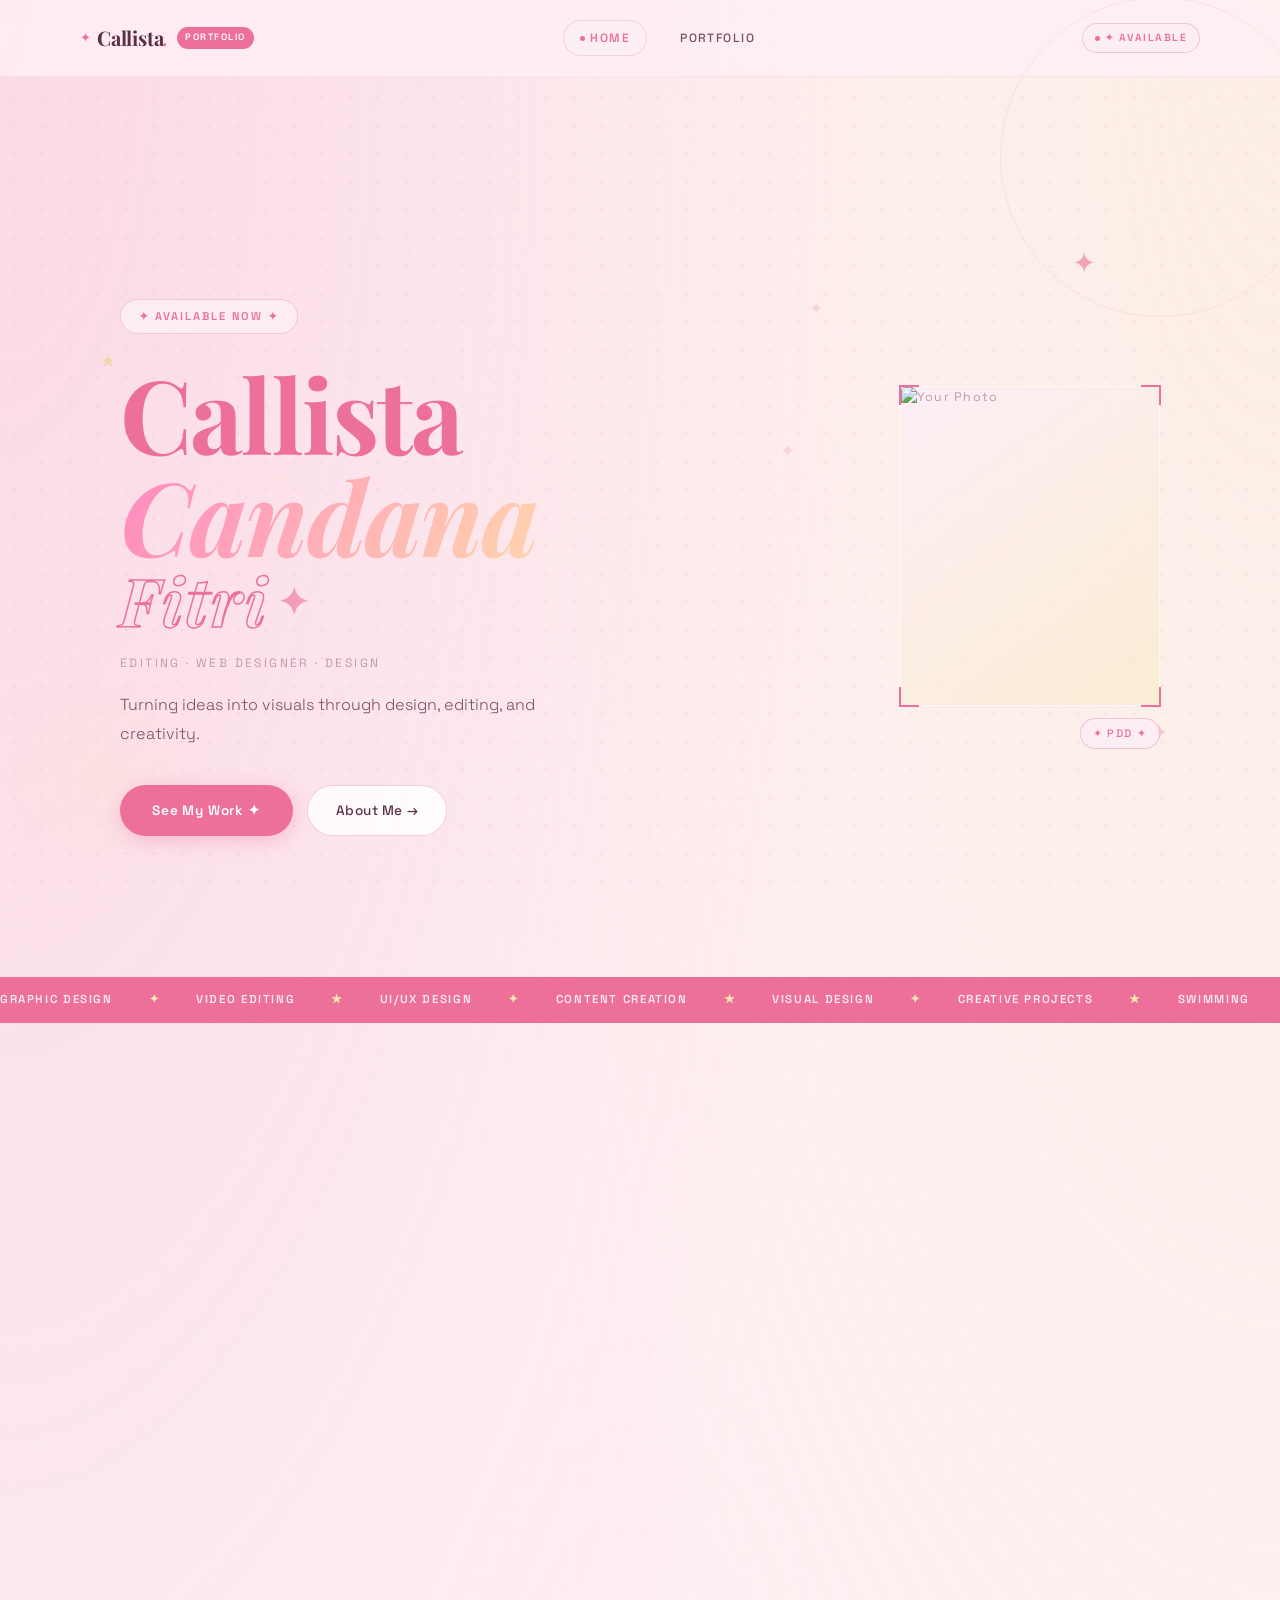
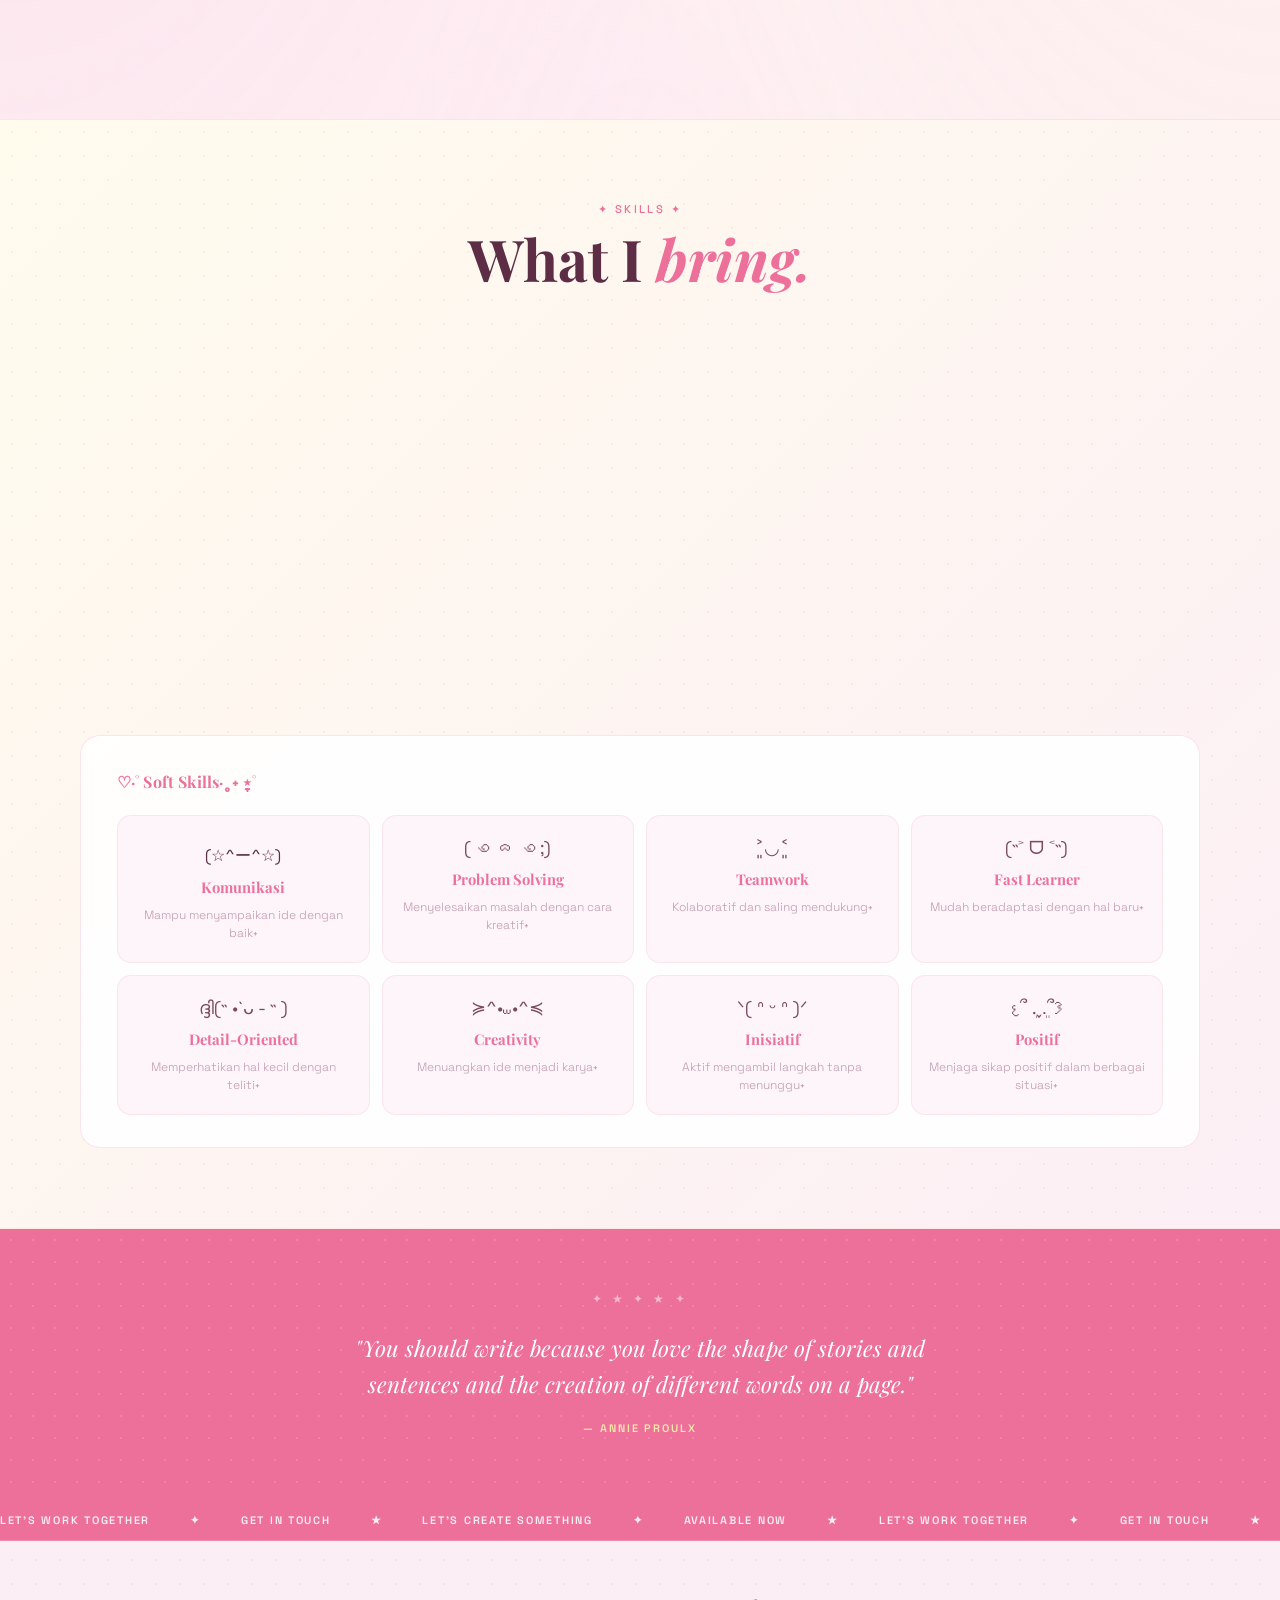
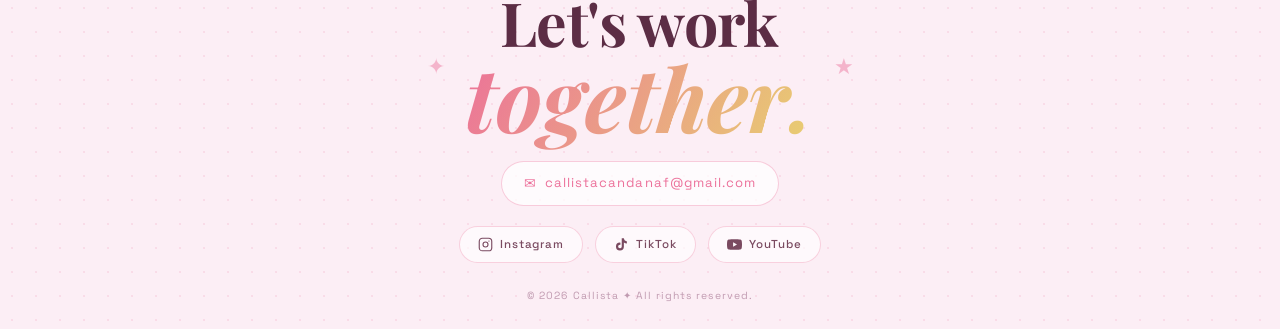
==== index.html @ 1a50c210 "Add files via upload" ====
<!DOCTYPE html>
<html lang="en">
<head>
  <meta charset="UTF-8" />
  <meta name="viewport" content="width=device-width, initial-scale=1.0" />
  <title>✦ Home — My Portfolio</title>
  <link rel="preconnect" href="https://fonts.googleapis.com" />
  <link rel="preconnect" href="https://fonts.gstatic.com" crossorigin />
  <link href="https://fonts.googleapis.com/css2?family=Space+Grotesk:wght@300;400;500;600;700&family=Playfair+Display:ital,wght@0,700;1,400;1,700&display=swap" rel="stylesheet" />
  <link rel="stylesheet" href="style.css" />
</head>
<body>

  <!-- LOADING SCREEN -->
  <div id="loader">
    <div class="loader-bg"></div>
    <div class="loader-content">
      <div class="loader-stars">
        <span class="star s1">✦</span>
        <span class="star s2">★</span>
        <span class="star s3">✦</span>
        <span class="star s4">✩</span>
        <span class="star s5">★</span>
        <span class="star s6">✦</span>
      </div>
      <div class="loader-logo">
        <span class="loader-name">Callista</span>
        <span class="loader-sub">✦ Portfolio ✦</span>
      </div>
      <div class="loader-bar-wrap">
        <div class="loader-bar">
          <div class="loader-bar-fill"></div>
        </div>
        <span class="loader-percent">0%</span>
      </div>
      <p class="loader-text">Loading your experience...</p>
    </div>
  </div>

  <!-- NAVBAR -->
  <nav class="navbar">
    <div class="nav-logo">
      <span class="nav-logo-star">✦</span>
      <span class="nav-logo-name">Callista<em>.</em></span>
      <span class="nav-logo-tag">portfolio</span>
    </div>
    <ul class="nav-links">
      <li><a href="index.html" class="active">
        <span class="nav-link-dot"></span>Home
      </a></li>
      <li><a href="portfolio.html">
        <span class="nav-link-dot"></span>Portfolio
      </a></li>
    </ul>
    <div class="nav-right">
      <span class="nav-badge">✦ Available</span>
      <button class="hamburger" aria-label="Toggle menu">
        <span></span><span></span><span></span>
      </button>
    </div>
  </nav>

  <!-- HERO -->
  <section id="home">
    <div class="hero">

      <div class="deco deco-star1">✦</div>
      <div class="deco deco-star2">★</div>
      <div class="deco deco-star3">✦</div>
      <div class="deco deco-circle1"></div>
      <div class="deco deco-circle2"></div>

      <div class="hero-inner">
        <div class="hero-left">
          <div class="hero-eyebrow">
            <span class="badge-y2k">✦ Available now ✦</span>
          </div>
          <h1 class="hero-name">
            <span class="hn-first">Callista</span>
            <span class="hn-second">Candana</span>
            <span class="hn-third">Fitri<span class="hn-dot">✦</span></span>
          </h1>
          <p class="hero-role">Editing · Web Designer · Design</p>
          <p class="hero-desc">Turning ideas into visuals through design, editing, and creativity.</p>
          <div class="hero-ctas">
            <a href="portfolio.html" class="btn-y2k">See My Work ✦</a>
            <a href="#about" class="btn-ghost">About Me →</a>
          </div>
        </div>
        <div class="hero-right">
          <div class="hero-img-frame">
            <div class="hero-img-inner">
              <img src="foto/foto 1.jpg" alt="Your Photo" />
            </div>
            <div class="frame-corner fc-tl"></div>
            <div class="frame-corner fc-tr"></div>
            <div class="frame-corner fc-bl"></div>
            <div class="frame-corner fc-br"></div>
          </div>
          <div class="hero-img-tags">
            <span class="img-tag">✦ PDD ✦</span>
          </div>
        </div>
      </div>

      <!-- MARQUEE -->
      <!-- MARQUEE -->
    </div><!-- end .hero -->

    <div class="marquee-wrap">
      <div class="marquee-track">
        <span>Graphic Design</span><span class="mx">✦</span>
        <span>Video Editing</span><span class="mx">★</span>
        <span>UI/UX Design</span><span class="mx">✦</span>
        <span>Content Creation</span><span class="mx">★</span>
        <span>Visual Design</span><span class="mx">✦</span>
        <span>Creative Projects</span><span class="mx">★</span>
        <span>Swimming</span><span class="mx">✦</span>
        <span>Graphic Design</span><span class="mx">✦</span>
        <span>Video Editing</span><span class="mx">★</span>
        <span>UI/UX Design</span><span class="mx">✦</span>
        <span>Content Creation</span><span class="mx">★</span>
        <span>Visual Design</span><span class="mx">✦</span>
        <span>Creative Projects</span><span class="mx">★</span>
        <span>Swimming</span><span class="mx">✦</span>
        <span>Graphic Design</span><span class="mx">✦</span>
        <span>Video Editing</span><span class="mx">★</span>
        <span>UI/UX Design</span><span class="mx">✦</span>
        <span>Content Creation</span><span class="mx">★</span>
        <span>Visual Design</span><span class="mx">✦</span>
        <span>Creative Projects</span><span class="mx">★</span>
        <span>Swimming</span><span class="mx">✦</span>
        <span>Graphic Design</span><span class="mx">✦</span>
        <span>Video Editing</span><span class="mx">★</span>
        <span>UI/UX Design</span><span class="mx">✦</span>
        <span>Content Creation</span><span class="mx">★</span>
        <span>Visual Design</span><span class="mx">✦</span>
        <span>Creative Projects</span><span class="mx">★</span>
        <span>Swimming</span><span class="mx">✦</span>
      </div>
    </div>
  </section>

  <!-- ABOUT -->
  <section id="about">
    <div class="about">
      <div class="about-left reveal">
        <p class="sec-tag">✦ About Me</p>
        <div class="about-photo-wrap">
          <div class="about-photo">
            <img src="foto/foto 2.jpg" alt="About Me Photo" />
          </div>
          <div class="about-photo-badge">est. 20XX ✦</div>
        </div>
      </div>
      <div class="about-right reveal">
        <h2>A person made<br/><em>of language.</em></h2>
        <p>I’m a student who loves exploring the space between technology and creativity. From graphic design and video editing to UI/UX and digital projects, I enjoy turning simple ideas into something people can see and experience.</p>
        <p>Outside of tech and design, I also enjoy swimming and trying new things. For me, creating is about learning, experimenting, and finding my own way to bring ideas to life.</p>
        <div class="stat-row">
          <div class="stat">
            <strong class="stat-count">10+</strong>
            <span>Projects</span>
          </div>
          <div class="stat">
            <strong class="stat-count">4+</strong>
            <span>Creative Skills</span>
          </div>
          <div class="stat">
            <strong class="stat-infinity">∞</strong>
            <span>Ideas</span>
          </div>
        </div>
      </div>
    </div>
  </section>

  <!-- SKILLS -->
  <section id="skills">
    <div class="skills">
      <div class="skills-header">
        <p class="sec-tag">✦ Skills ✦</p>
        <h2 class="skills-title">What I <em>bring.</em></h2>
      </div>

      <!-- TOP ROW -->
      <div class="sk-top-row">

        <!-- Technical Skills (progress bars) -->
        <div class="sk-box sk-box-tech reveal">
          <h3 class="sk-box-title">♡·˚Technical Skills·˳˖ ִֶָ⋆˚</h3>
          <div class="sk-bars">
            <div class="sk-bar-item">
              <div class="sk-bar-label"><span>ᥫ᭡.ִֶָ𓂃HTML</span><span class="sk-pct">80%</span></div>
              <div class="sk-bar-track"><div class="sk-bar-fill" data-w="80"></div></div>
            </div>
            <div class="sk-bar-item">
              <div class="sk-bar-label"><span>ᥫ᭡.ִֶָ𓂃CSS</span><span class="sk-pct">75%</span></div>
              <div class="sk-bar-track"><div class="sk-bar-fill" data-w="75"></div></div>
            </div>
            <div class="sk-bar-item">
              <div class="sk-bar-label"><span>ᥫ᭡.ִֶָ𓂃JavaScript</span><span class="sk-pct">60%</span></div>
              <div class="sk-bar-track"><div class="sk-bar-fill" data-w="60"></div></div>
            </div>
            <div class="sk-bar-item">
              <div class="sk-bar-label"><span>ᥫ᭡.ִֶָ𓂃Winbox</span><span class="sk-pct">90%</span></div>
              <div class="sk-bar-track"><div class="sk-bar-fill" data-w="90"></div></div>
            </div>
            <div class="sk-bar-item">
              <div class="sk-bar-label"><span>ᥫ᭡.ִֶָ𓂃Canva / Design</span><span class="sk-pct">100%</span></div>
              <div class="sk-bar-track"><div class="sk-bar-fill" data-w="100"></div></div>
            </div>
            <div class="sk-bar-item">
              <div class="sk-bar-label"><span>ᥫ᭡.ִֶָ𓂃Figma</span><span class="sk-pct">60%</span></div>
              <div class="sk-bar-track"><div class="sk-bar-fill" data-w="60"></div></div>
            </div>
          </div>
        </div>

        <!-- Tools & Languages (tags) -->
        <div class="sk-box sk-box-right reveal">
          <div class="sk-tag-group">
            <h3 class="sk-box-title">♡· Tools &amp; Platform·˳˖ ִֶָ⋆˚</h3>
            <div class="sk-tags">
              <span class="sk-tag">↳ VS Code ↲</span>
              <span class="sk-tag">꒰Router꒱</span>
              <span class="sk-tag">꒰Paradigm꒱</span>
              <span class="sk-tag">꒰Canva꒱</span>
              <span class="sk-tag">꒰CapCut꒱</span>
            </div>
          </div>
          <div class="sk-tag-group">
            <h3 class="sk-box-title">♡· Languages·˳˖ ִֶָ⋆˚</h3>
            <div class="sk-tags">
              <span class="sk-tag sk-tag-lang">꒰HTML꒱</span>
              <span class="sk-tag sk-tag-lang">꒰CSS꒱</span>
              <span class="sk-tag sk-tag-lang">꒰JavaScript꒱</span>
            </div>
          </div>
        </div>

      </div>

      <!-- SOFT SKILLS -->
      <div class="sk-soft-wrap reveal">
        <h3 class="sk-box-title sk-soft-title">♡·˚Soft Skills·˳˖ ִֶָ⋆˚</h3>
        <div class="sk-soft-grid">
          <div class="sk-soft-card">
            <span class="sk-kaomoji"></span>(☆^ー^☆)</span>
            <strong>Komunikasi</strong>
            <p>Mampu menyampaikan ide dengan baik˖</p>
          </div>
          <div class="sk-soft-card">
            <span class="sk-kaomoji">( ꩜ ᯅ ꩜;)⁭⁭</span>
            <strong>Problem Solving</strong>
            <p>Menyelesaikan masalah dengan cara kreatif˖</p>
          </div>
          <div class="sk-soft-card">
            <span class="sk-kaomoji">˃͈◡˂͈</span>
            <strong>Teamwork</strong>
            <p>Kolaboratif dan saling mendukung˖</p>
          </div>
          <div class="sk-soft-card">
            <span class="sk-kaomoji">(˵˃ ᗜ ˂˵)</span>
            <strong>Fast Learner</strong>
            <p>Mudah beradaptasi dengan hal baru˖</p>
          </div>
          <div class="sk-soft-card">
            <span class="sk-kaomoji">ദ്ദി(˵ •̀ ᴗ - ˵ )</span>
            <strong>Detail-Oriented</strong>
            <p>Memperhatikan hal kecil dengan teliti˖</p>
          </div>
          <div class="sk-soft-card">
            <span class="sk-kaomoji">≽^•⩊•^≼</span>
            <strong>Creativity</strong>
            <p>Menuangkan ide menjadi karya˖</p>
          </div>
          <div class="sk-soft-card">
            <span class="sk-kaomoji">ᐠ( ᐢ ᵕ ᐢ )ᐟ</span>
            <strong>Inisiatif</strong>
            <p>Aktif mengambil langkah tanpa menunggu˖</p>
          </div>
          <div class="sk-soft-card">
            <span class="sk-kaomoji">𐔌՞ ܸ.ˬ.ܸ՞𐦯</span>
            <strong>Positif</strong>
            <p>Menjaga sikap positif dalam berbagai situasi˖</p>
          </div>
        </div>
      </div>

    </div>
  </section>

  <!-- QUOTE -->
  <section id="quote">
    <div class="quote-section">
      <div class="quote-stars">✦ ★ ✦ ★ ✦</div>
      <blockquote>
        "You should write because you love the shape of stories and sentences and the creation of different words on a page."
      </blockquote>
      <cite>— Annie Proulx</cite>
    </div>
  </section>

  <!-- FOOTER -->
  <footer class="footer">

    <!-- Y2K marquee strip -->
    <div class="footer-marquee">
      <div class="footer-marquee-track">
        <span>Let's work together</span><span class="fmx">✦</span>
        <span>Get in touch</span><span class="fmx">★</span>
        <span>Let's create something</span><span class="fmx">✦</span>
        <span>Available now</span><span class="fmx">★</span>
        <span>Let's work together</span><span class="fmx">✦</span>
        <span>Get in touch</span><span class="fmx">★</span>
        <span>Let's create something</span><span class="fmx">✦</span>
        <span>Available now</span><span class="fmx">★</span>
        <span>Let's work together</span><span class="fmx">✦</span>
        <span>Get in touch</span><span class="fmx">★</span>
        <span>Let's create something</span><span class="fmx">✦</span>
        <span>Available now</span><span class="fmx">★</span>
        <span>Let's work together</span><span class="fmx">✦</span>
        <span>Get in touch</span><span class="fmx">★</span>
        <span>Let's create something</span><span class="fmx">✦</span>
        <span>Available now</span><span class="fmx">★</span>
      </div>
    </div>

    <div class="footer-main">
      <!-- big Y2K heading -->
      <div class="footer-heading-wrap">
        <span class="footer-star-l">✦</span>
        <h2 class="footer-cta">
          <span class="fct-line1">Let's work</span>
          <span class="fct-line2"><em>together.</em></span>
        </h2>
        <span class="footer-star-r">★</span>
      </div>

      <!-- email pill -->
      <a href="mailto:youremail@email.com" class="footer-email">
        <span class="footer-email-icon">✉</span>
        callistacandanaf@gmail.com
      </a>

      <!-- social links -->
      <div class="footer-links">
        <a href="https://www.instagram.com/callistacandana._" target="_blank" rel="noopener" aria-label="Instagram" class="footer-social">
          <svg xmlns="http://www.w3.org/2000/svg" viewBox="0 0 24 24" fill="none" stroke="currentColor" stroke-width="1.8" stroke-linecap="round" stroke-linejoin="round">
            <rect x="2" y="2" width="20" height="20" rx="5" ry="5"/>
            <circle cx="12" cy="12" r="4"/>
            <circle cx="17.5" cy="6.5" r="1" fill="currentColor" stroke="none"/>
          </svg>
          <span>Instagram</span>
        </a>
        <a href="https://www.tiktok.com/@callistaacf" target="_blank" rel="noopener" aria-label="TikTok" class="footer-social">
          <svg xmlns="http://www.w3.org/2000/svg" viewBox="0 0 24 24" fill="currentColor">
            <path d="M19.59 6.69a4.83 4.83 0 0 1-3.77-4.25V2h-3.45v13.67a2.89 2.89 0 0 1-2.88 2.5 2.89 2.89 0 0 1-2.89-2.89 2.89 2.89 0 0 1 2.89-2.89c.28 0 .54.04.79.1V9.01a6.33 6.33 0 0 0-.79-.05 6.34 6.34 0 0 0-6.34 6.34 6.34 6.34 0 0 0 6.34 6.34 6.34 6.34 0 0 0 6.33-6.34V8.69a8.18 8.18 0 0 0 4.78 1.52V6.75a4.85 4.85 0 0 1-1.01-.06z"/>
          </svg>
          <span>TikTok</span>
        </a>
        <a href="https://youtube.com/@callistacandana" target="_blank" rel="noopener" aria-label="YouTube" class="footer-social">
          <svg xmlns="http://www.w3.org/2000/svg" viewBox="0 0 24 24" fill="currentColor">
            <path d="M23.5 6.19a3.02 3.02 0 0 0-2.12-2.14C19.54 3.5 12 3.5 12 3.5s-7.54 0-9.38.55A3.02 3.02 0 0 0 .5 6.19 31.58 31.58 0 0 0 0 12a31.58 31.58 0 0 0 .5 5.81 3.02 3.02 0 0 0 2.12 2.14C4.46 20.5 12 20.5 12 20.5s7.54 0 9.38-.55a3.02 3.02 0 0 0 2.12-2.14A31.58 31.58 0 0 0 24 12a31.58 31.58 0 0 0-.5-5.81zM9.75 15.5V8.5l6.25 3.5-6.25 3.5z"/>
          </svg>
          <span>YouTube</span>
        </a>
      </div>

      <p class="footer-copy">© 2026 Callista ✦ All rights reserved.</p>
    </div>

  </footer>

  <script src="loading.js"></script>
  <script src="main.js"></script>
  <script src="home.js"></script>
</body>
</html>
---- style.css ----
/* ===========================
   VARIABLES & RESET
=========================== */
:root {
  --pink:        #EC709A;
  --pink-light:  #F4A7C0;
  --pink-pale:   #FCEEF5;
  --yellow:      #F5E8AA;
  --yellow-dark: #E8D070;
  --yellow-pale: #FFFBEC;
  --white:       #FFFFFF;
  --off-white:   #FEF9F5;
  --dark:        #5C2D45;   /* mauve medium — tidak terlalu gelap */
  --mid:         #7A4A60;
  --lite:        #C09AB0;

  --font-main:  'Space Grotesk', sans-serif;
  --font-serif: 'Playfair Display', serif;

  --pad-x:  80px;
  --max-w:  1200px;
  --radius: 16px;
  --trans:  0.3s cubic-bezier(0.25, 0.8, 0.25, 1);
}

*, *::before, *::after { margin: 0; padding: 0; box-sizing: border-box; }
html { scroll-behavior: smooth; }

body {
  font-family: var(--font-main);
  color: var(--dark);
  line-height: 1.7;
  overflow-x: hidden;
  min-height: 100vh;
}

/* ── Y2K BACKGROUND (home page) ── */
body:not(.port-page) {
  background-color: #FEF0F5;
  background-image:
    radial-gradient(ellipse at 0%   0%,   rgba(236,112,154,0.18) 0%, transparent 50%),
    radial-gradient(ellipse at 100% 0%,   rgba(245,232,170,0.22) 0%, transparent 50%),
    radial-gradient(ellipse at 50%  100%, rgba(236,112,154,0.10) 0%, transparent 45%);
  /* removed background-attachment:fixed — causes repaint on scroll */
}

/* dot-grid overlay */
body:not(.port-page)::before {
  content: '';
  position: fixed; inset: 0; z-index: 0;
  background-image: radial-gradient(circle, rgba(236,112,154,0.16) 1px, transparent 1px);
  background-size: 28px 28px;
  pointer-events: none;
}

/* push all direct children above dot-grid */
body:not(.port-page) > * { position: relative; z-index: 1; }

/* spotlight overlay sits above bg but below all content */
body .spotlight-overlay { z-index: 2; }
body > nav,
body > section,
body > .hc-dot,
body > .hc-ring { position: relative; z-index: 3; }

/* loader must stay fixed fullscreen — never override it */
#loader { position: fixed !important; z-index: 9999 !important; }
/* ===========================
   LOADING SCREEN
=========================== */
#loader {
  position: fixed; inset: 0; z-index: 9999;
  display: flex; align-items: center; justify-content: center;
  transition: opacity 0.7s ease, transform 0.7s ease;
}

#loader.hide { opacity: 0; transform: scale(1.04); pointer-events: none; }

.loader-bg {
  position: absolute; inset: 0;
  background: #2A1020;
  background-image:
    radial-gradient(ellipse at 20% 30%, rgba(236,112,154,0.35) 0%, transparent 55%),
    radial-gradient(ellipse at 80% 70%, rgba(245,232,170,0.20) 0%, transparent 55%);
}

.loader-content {
  position: relative; z-index: 1;
  display: flex; flex-direction: column;
  align-items: center; gap: 28px; text-align: center;
}

.loader-stars {
  position: absolute; width: 500px; height: 500px;
  top: 50%; left: 50%; transform: translate(-50%,-50%);
  pointer-events: none;
}

.star { position: absolute; font-size: 1.2rem; animation: star-spin 4s linear infinite; }
.s1 { top: 0;      left: 50%;  color: var(--pink);       animation-delay: 0s; }
.s2 { top: 15%;    right: 5%;  color: var(--yellow);     animation-delay: 0.4s; font-size: 0.9rem; }
.s3 { bottom: 10%; left: 8%;   color: var(--pink-light); animation-delay: 0.8s; }
.s4 { top: 30%;    left: 0;    color: var(--pink-light); animation-delay: 1.2s; font-size: 0.8rem; }
.s5 { bottom: 5%;  right: 10%; color: var(--yellow);     animation-delay: 1.6s; font-size: 1rem; }
.s6 { top: 60%;    right: 0;   color: var(--pink);       animation-delay: 2s;   font-size: 1.4rem; }

@keyframes star-spin {
  0%, 100% { transform: scale(1) rotate(0deg); opacity: 1; }
  50%       { transform: scale(1.5) rotate(180deg); opacity: 0.4; }
}

.loader-logo { display: flex; flex-direction: column; gap: 8px; align-items: center; }

.loader-name {
  font-family: var(--font-serif);
  font-size: 3rem; font-style: italic; font-weight: 700;
  background: linear-gradient(135deg, var(--pink) 0%, var(--pink-light) 50%, var(--yellow) 100%);
  -webkit-background-clip: text; -webkit-text-fill-color: transparent; background-clip: text;
}

.loader-sub { font-size: 0.75rem; letter-spacing: 0.28em; text-transform: uppercase; color: var(--pink-light); }

.loader-bar-wrap { display: flex; flex-direction: column; align-items: center; gap: 8px; width: 260px; }

.loader-bar {
  width: 100%; height: 3px;
  background: rgba(236,112,154,0.2); border-radius: 99px; overflow: hidden;
}

.loader-bar-fill {
  height: 100%; width: 0%;
  background: linear-gradient(90deg, var(--pink), var(--yellow));
  border-radius: 99px; transition: width 0.15s ease;
  box-shadow: 0 0 12px var(--pink);
}

.loader-percent { font-size: 0.72rem; letter-spacing: 0.14em; color: var(--pink); }

.loader-text { font-size: 0.72rem; letter-spacing: 0.2em; text-transform: uppercase; color: rgba(244,167,192,0.5); }

/* ===========================
   NAVBAR
=========================== */
.navbar {
  position: fixed; top: 0; left: 0; right: 0; z-index: 100;
  display: flex; align-items: center; justify-content: space-between;
  padding: 20px var(--pad-x);
  transition: background var(--trans), padding var(--trans), box-shadow var(--trans), border-color var(--trans);
  background: rgba(254,240,245,0.82);
  border-bottom: 1px solid rgba(236,112,154,0.1);
  /* will-change keeps navbar on its own compositing layer */
  will-change: padding, background;
}

.navbar.scrolled {
  background: rgba(254,240,245,0.96);
  /* removed backdrop-filter — causes scroll repaint */
  padding: 14px var(--pad-x);
  border-bottom-color: var(--pink-pale);
  box-shadow: 0 2px 20px rgba(236,112,154,0.08);
}

/* ── LOGO ── */
.nav-logo {
  display: flex; align-items: center; gap: 6px;
  text-decoration: none;
}

.nav-logo-star {
  font-size: 0.8rem; color: var(--pink);
  animation: float 3s ease-in-out infinite;
  display: inline-block;
}

.nav-logo-name {
  font-family: var(--font-serif);
  font-size: 1.25rem; font-weight: 700;
  color: var(--dark); letter-spacing: -0.01em;
  line-height: 1;
}

.nav-logo-name em {
  font-style: italic; color: var(--pink);
}

.nav-logo-tag {
  font-size: 0.58rem; font-weight: 600;
  letter-spacing: 0.16em; text-transform: uppercase;
  color: var(--white);
  background: var(--pink);
  padding: 3px 8px; border-radius: 50px;
  margin-left: 2px;
  align-self: center;
}

/* ── LINKS ── */
.nav-links { list-style: none; display: flex; gap: 6px; }

.nav-links a {
  text-decoration: none;
  display: inline-flex; align-items: center; gap: 5px;
  font-size: 0.75rem; font-weight: 500;
  letter-spacing: 0.12em; text-transform: uppercase;
  color: var(--mid);
  padding: 7px 16px; border-radius: 50px;
  border: 1px solid transparent;
  transition: all var(--trans);
}

.nav-link-dot {
  width: 5px; height: 5px; border-radius: 50%;
  background: var(--pink-pale);
  display: inline-block; flex-shrink: 0;
  transition: background var(--trans), transform var(--trans);
}

.nav-links a:hover {
  color: var(--pink);
  background: var(--pink-pale);
  border-color: rgba(236,112,154,0.2);
}

.nav-links a:hover .nav-link-dot {
  background: var(--pink);
  transform: scale(1.4);
}

.nav-links a.active {
  color: var(--pink);
  background: var(--pink-pale);
  border-color: rgba(236,112,154,0.25);
  font-weight: 600;
}

.nav-links a.active .nav-link-dot {
  background: var(--pink);
}

/* ── RIGHT SIDE ── */
.nav-right {
  display: flex; align-items: center; gap: 12px;
}

.nav-badge {
  font-size: 0.65rem; font-weight: 600;
  letter-spacing: 0.14em; text-transform: uppercase;
  color: var(--pink);
  border: 1px solid rgba(236,112,154,0.35);
  padding: 5px 12px; border-radius: 50px;
  background: rgba(252,238,245,0.8);
  white-space: nowrap;
}

/* pulse dot in badge */
.nav-badge::before {
  content: '';
  display: inline-block;
  width: 5px; height: 5px; border-radius: 50%;
  background: var(--pink);
  margin-right: 5px;
  animation: pulse 2s ease-in-out infinite;
  vertical-align: middle;
}

@keyframes pulse {
  0%, 100% { opacity: 1; transform: scale(1); }
  50%       { opacity: 0.4; transform: scale(0.7); }
}

.hamburger {
  display: none; flex-direction: column; gap: 5px;
  background: none; border: none; cursor: pointer; padding: 4px;
}

.hamburger span {
  display: block; width: 22px; height: 1.5px; background: var(--dark);
  transition: transform var(--trans), opacity var(--trans);
}

.hamburger.is-open span:nth-child(1) { transform: translateY(6.5px) rotate(45deg); }
.hamburger.is-open span:nth-child(2) { opacity: 0; }
.hamburger.is-open span:nth-child(3) { transform: translateY(-6.5px) rotate(-45deg); }

/* ===========================
   UTILITIES
=========================== */
.sec-tag {
  display: block; font-size: 0.7rem; font-weight: 500;
  letter-spacing: 0.22em; text-transform: uppercase;
  color: var(--pink); margin-bottom: 16px;
}
.sec-tag.center { text-align: center; }

h2 {
  font-family: var(--font-serif);
  font-size: clamp(2.2rem, 4.5vw, 3.6rem);
  font-weight: 700; line-height: 1.1; color: var(--dark); margin-bottom: 20px;
}
h2 em { font-style: italic; color: var(--pink); }

.btn-y2k {
  display: inline-flex; align-items: center; gap: 8px;
  padding: 14px 32px; background: var(--pink); color: var(--white);
  border: none; border-radius: 50px; font-family: var(--font-main);
  font-size: 0.85rem; font-weight: 600; letter-spacing: 0.06em;
  text-decoration: none; cursor: pointer;
  position: relative; overflow: hidden;
  transition: transform var(--trans), box-shadow var(--trans);
  box-shadow: 0 4px 20px rgba(236,112,154,0.35);
}
.btn-y2k::before {
  content: ''; position: absolute; top: 0; left: -100%;
  width: 100%; height: 100%;
  background: linear-gradient(90deg, transparent, rgba(255,255,255,0.28), transparent);
  transition: left 0.5s ease;
}
.btn-y2k:hover { transform: translateY(-3px); box-shadow: 0 8px 32px rgba(236,112,154,0.5); }
.btn-y2k:hover::before { left: 100%; }
.btn-y2k.sm { padding: 10px 22px; font-size: 0.78rem; }

.btn-ghost {
  display: inline-flex; align-items: center; gap: 6px;
  padding: 13px 28px; background: rgba(255,255,255,0.85);
  color: var(--dark); border: 1.5px solid rgba(236,112,154,0.35);
  border-radius: 50px; font-family: var(--font-main);
  font-size: 0.85rem; font-weight: 500; letter-spacing: 0.04em;
  text-decoration: none;
  transition: all var(--trans);
}
.btn-ghost:hover { border-color: var(--pink); color: var(--pink); background: var(--pink-pale); }
.btn-ghost.sm { padding: 8px 18px; font-size: 0.78rem; }

.link-arrow {
  text-decoration: none; font-size: 0.82rem; font-weight: 500;
  color: var(--pink); letter-spacing: 0.06em;
  transition: letter-spacing var(--trans);
}
.link-arrow:hover { letter-spacing: 0.12em; }

.badge-y2k {
  display: inline-block; font-size: 0.7rem; font-weight: 600;
  letter-spacing: 0.18em; text-transform: uppercase;
  padding: 7px 18px; border-radius: 50px;
  background: rgba(252,238,245,0.95); color: var(--pink);
  border: 1px solid rgba(236,112,154,0.3);
}

.reveal {
  opacity: 0; transform: translateY(32px);
  transition: opacity 0.65s ease, transform 0.65s ease;
}
.reveal.revealed { opacity: 1; transform: translateY(0); }

/* ===========================
   HERO  (left-right layout — original)
=========================== */
#home { padding-top: 0; }

.hero {
  min-height: 100vh;
  padding: 0 var(--pad-x);
  max-width: var(--max-w);
  margin: 0 auto;
  position: relative;
  display: flex; flex-direction: column; justify-content: center;
  padding-top: 140px; padding-bottom: 60px;
}

/* decorative elements */
.deco { position: absolute; pointer-events: none; z-index: 0; }

.deco-star1 {
  font-size: 1.8rem; color: var(--pink);
  top: 18%; right: 12%;
  animation: float 4s ease-in-out infinite; opacity: 0.6;
}
.deco-star2 {
  font-size: 1.1rem; color: var(--yellow-dark);
  top: 30%; left: 5%;
  animation: float 5s ease-in-out infinite reverse; opacity: 0.5;
}
.deco-star3 {
  font-size: 1.4rem; color: var(--pink-light);
  bottom: 25%; right: 6%;
  animation: float 3.5s ease-in-out infinite; opacity: 0.55;
}
.deco-circle1 {
  width: 320px; height: 320px; border-radius: 50%;
  border: 1px solid rgba(236,112,154,0.14);
  top: -80px; right: -80px;
}
.deco-circle2 {
  width: 200px; height: 200px; border-radius: 50%;
  background: radial-gradient(circle, rgba(245,232,170,0.14) 0%, transparent 70%);
  bottom: 100px; left: -40px;
}

@keyframes float {
  0%, 100% { transform: translateY(0) rotate(0deg); }
  50%       { transform: translateY(-12px) rotate(15deg); }
}

.hero-inner {
  display: flex; align-items: center; justify-content: space-between;
  gap: 60px; position: relative; z-index: 1;
}

.hero-left { flex: 1; max-width: 580px; }

.hero-eyebrow { margin-bottom: 28px; }

.hero-name {
  font-family: var(--font-serif);
  font-size: clamp(3.8rem, 8vw, 7rem);
  font-weight: 700; line-height: 1.0;
  color: var(--dark); margin-bottom: 20px;
  display: flex; flex-direction: column; gap: 0;
}

/* "Callista" — upright, pink solid, biggest */
.hn-first {
  font-style: normal;
  color: var(--pink);
  letter-spacing: -0.02em;
}

/* "Candana" — italic, gradient Sugar Rush palette */
.hn-second {
  font-style: italic;
  background: linear-gradient(120deg, #ff89bf 0%, #ffeea8 100%);
  -webkit-background-clip: text; -webkit-text-fill-color: transparent; background-clip: text;
  letter-spacing: -0.01em;
}

/* "Fitri" — smaller, outline pink */
.hn-third {
  font-style: italic;
  font-size: 0.65em;
  color: transparent;
  -webkit-text-stroke: 1.5px var(--pink);
  letter-spacing: 0.04em;
  display: flex; align-items: center; gap: 10px;
}

.hn-dot {
  font-size: 0.55em;
  color: var(--pink);
  -webkit-text-stroke: 0;
  font-style: normal;
  opacity: 0.6;
  animation: float 3s ease-in-out infinite;
  display: inline-block;
}

.hero-role { font-size: 0.75rem; letter-spacing: 0.2em; text-transform: uppercase; color: var(--lite); margin-bottom: 16px; }

.hero-desc { font-size: 1rem; color: var(--mid); font-weight: 300; line-height: 1.85; margin-bottom: 36px; max-width: 460px; }

.hero-ctas { display: flex; gap: 14px; flex-wrap: wrap; }

.hero-right {
  flex-shrink: 0;
  display: flex; flex-direction: column; align-items: flex-end; gap: 12px;
}

.hero-img-frame { position: relative; width: 260px; height: 320px; }

.hero-img-inner {
  width: 100%; height: 100%;
  background: linear-gradient(145deg, var(--pink-pale), rgba(245,232,170,0.35));
  border-radius: 4px;
  display: flex; align-items: center; justify-content: center;
  font-size: 0.78rem; letter-spacing: 0.1em; color: var(--lite); overflow: hidden;
  border: 1px solid rgba(255,255,255,0.6);
}

.hero-img-inner img {
  width: 100%; height: 100%;
  object-fit: cover; object-position: center top;
  display: block;
}

.frame-corner { position: absolute; width: 20px; height: 20px; border-color: var(--pink); border-style: solid; }
.fc-tl { top: -1px;    left: -1px;  border-width: 2px 0 0 2px; }
.fc-tr { top: -1px;    right: -1px; border-width: 2px 2px 0 0; }
.fc-bl { bottom: -1px; left: -1px;  border-width: 0 0 2px 2px; }
.fc-br { bottom: -1px; right: -1px; border-width: 0 2px 2px 0; }

.hero-img-tags { display: flex; gap: 8px; }

.img-tag {
  font-size: 0.68rem; font-weight: 500; letter-spacing: 0.12em;
  text-transform: uppercase; border: 1px solid rgba(236,112,154,0.35);
  color: var(--pink); padding: 5px 12px; border-radius: 50px;
  background: rgba(252,238,245,0.9);
}

/* MARQUEE */
.marquee-wrap {
  overflow: hidden;
  background: var(--pink);
  padding: 0; position: relative; z-index: 1;
}

.marquee-track {
  display: flex; gap: 36px; white-space: nowrap; width: max-content;
  animation: marquee 25s linear infinite; padding: 13px 0;
}

.marquee-track span {
  font-size: 0.72rem; font-weight: 600;
  letter-spacing: 0.14em; text-transform: uppercase; color: rgba(255,255,255,0.85);
}

.marquee-track .mx { color: var(--yellow); }

@keyframes marquee {
  0%   { transform: translateX(0); }
  100% { transform: translateX(-25%); }
}

/* ===========================
   ABOUT
=========================== */
.about {
  display: flex; gap: 80px;
  padding: 120px var(--pad-x); max-width: var(--max-w); margin: 0 auto;
  align-items: flex-start;
}

.about-left { flex: 0 0 280px; }

.about-photo-wrap { position: relative; margin-top: 16px; }

.about-photo {
  width: 100%; height: 340px;
  background: linear-gradient(145deg, var(--pink-pale), rgba(245,232,170,0.35));
  border: 1px solid rgba(236,112,154,0.2); border-radius: var(--radius);
  display: flex; align-items: center; justify-content: center;
  font-size: 0.78rem; letter-spacing: 0.1em; color: var(--lite);
  overflow: hidden;
}

.about-photo img {
  width: 100%; height: 100%;
  object-fit: cover; object-position: center top;
  display: block; border-radius: var(--radius);
}

.about-photo-badge {
  position: absolute; bottom: -14px; right: -14px;
  background: var(--pink); color: var(--white);
  font-size: 0.68rem; font-weight: 600; letter-spacing: 0.14em;
  text-transform: uppercase; padding: 7px 16px; border-radius: 50px;
  box-shadow: 0 4px 16px rgba(236,112,154,0.4);
}

.about-right { flex: 1; padding-top: 20px; }

.about-right p { font-size: 0.96rem; color: var(--mid); font-weight: 300; line-height: 1.85; margin-bottom: 16px; }

.stat-row {
  display: flex; gap: 48px; margin-top: 36px;
  padding-top: 32px; border-top: 1px solid var(--pink-pale);
}

.stat { display: flex; flex-direction: column; gap: 4px; }

.stat strong { font-family: var(--font-serif); font-size: 2.4rem; font-weight: 700; color: var(--pink); line-height: 1; }

/* projects & skills — bounce pulse, staggered */
.stat-count {
  display: inline-block;
  animation: statBounce 2.4s ease-in-out infinite;
}

.stat:nth-child(2) .stat-count {
  animation-delay: 0.4s;
}

@keyframes statBounce {
  0%   { transform: translateY(0)   scale(1);    color: var(--pink); }
  20%  { transform: translateY(-6px) scale(1.12); color: var(--pink-light); }
  40%  { transform: translateY(0)   scale(1);    color: var(--pink); }
  100% { transform: translateY(0)   scale(1);    color: var(--pink); }
}

/* infinity symbol — continuous pulse + scale animation */
.stat-infinity {
  display: inline-block;
  animation: infinityPulse 2s ease-in-out infinite;
  transform-origin: center;
}

@keyframes infinityPulse {
  0%   { transform: scale(1)    rotate(0deg);  color: var(--pink); }
  25%  { transform: scale(1.15) rotate(5deg);  color: var(--pink-light); }
  50%  { transform: scale(1)    rotate(0deg);  color: var(--pink); }
  75%  { transform: scale(1.15) rotate(-5deg); color: var(--pink-light); }
  100% { transform: scale(1)    rotate(0deg);  color: var(--pink); }
}

.stat span { font-size: 0.72rem; letter-spacing: 0.1em; text-transform: uppercase; color: var(--lite); }

/* ===========================
   SKILLS
=========================== */
.skills {
  padding: 80px var(--pad-x);
  position: relative; overflow: hidden;
  background: linear-gradient(135deg, rgba(255,251,236,0.97) 0%, rgba(252,238,245,0.97) 100%);
  border-top: 1px solid rgba(236,112,154,0.12);
  border-bottom: 1px solid rgba(236,112,154,0.12);
}

.skills::after {
  content: '';
  position: absolute; inset: 0; pointer-events: none;
  background-image: radial-gradient(circle, rgba(236,112,154,0.10) 1px, transparent 1px);
  background-size: 24px 24px;
}

.skills-header {
  text-align: center; margin-bottom: 40px; position: relative; z-index: 1;
}
.skills-header .sec-tag { margin-bottom: 8px; }
.skills-title { color: var(--dark); margin-bottom: 0; }
.skills-title em { color: var(--pink); }

/* ── TOP ROW ── */
.sk-top-row {
  display: grid;
  grid-template-columns: 1.1fr 0.9fr;
  gap: 16px;
  position: relative; z-index: 1;
  max-width: var(--max-w); margin: 0 auto 16px;
}

/* shared box */
.sk-box {
  background: rgba(255,255,255,0.88);
  border: 1px solid rgba(236,112,154,0.18);
  border-radius: 20px;
  padding: 32px 36px;
}

.sk-box-title {
  font-family: var(--font-serif);
  font-size: 1rem; font-weight: 700;
  color: var(--pink); margin-bottom: 20px;
  letter-spacing: 0.01em;
}

.sk-soft-title { color: var(--pink); }

/* ── PROGRESS BARS ── */
.sk-bars { display: flex; flex-direction: column; gap: 14px; }

.sk-bar-item { display: flex; flex-direction: column; gap: 5px; }

.sk-bar-label {
  display: flex; justify-content: space-between; align-items: center;
  font-size: 0.82rem; color: var(--mid); font-weight: 400;
}

.sk-pct { font-size: 0.75rem; color: var(--pink); font-weight: 600; }

.sk-bar-track {
  width: 100%; height: 7px;
  background: rgba(236,112,154,0.12);
  border-radius: 99px; overflow: hidden;
}

.sk-bar-fill {
  height: 100%; width: 0%;           /* animated by JS */
  background: linear-gradient(90deg, var(--pink-light), var(--pink));
  border-radius: 99px;
  transition: width 1.1s cubic-bezier(0.25, 1, 0.3, 1);
}

/* ── RIGHT BOX: tags ── */
.sk-box-right {
  display: flex; flex-direction: column; gap: 28px;
}

.sk-tag-group { display: flex; flex-direction: column; gap: 12px; }

.sk-tags { display: flex; flex-wrap: wrap; gap: 8px; }

.sk-tag {
  font-size: 0.75rem; font-weight: 500;
  color: var(--pink); letter-spacing: 0.04em;
  border: 1px solid rgba(236,112,154,0.4);
  border-radius: 50px; padding: 5px 14px;
  background: rgba(252,238,245,0.7);
  transition: background var(--trans), border-color var(--trans), transform var(--trans);
  cursor: default;
}
.sk-tag:hover {
  background: var(--pink); color: #fff;
  border-color: var(--pink); transform: translateY(-2px);
}

.sk-tag-lang {
  background: rgba(255,251,236,0.9);
  border-color: rgba(232,208,112,0.5);
  color: #8B7020;
}
.sk-tag-lang:hover { background: var(--yellow-dark); border-color: var(--yellow-dark); color: #fff; }

/* ── SOFT SKILLS ── */
.sk-soft-wrap {
  max-width: var(--max-w); margin: 0 auto;
  background: rgba(255,255,255,0.88);
  border: 1px solid rgba(236,112,154,0.18);
  border-radius: 20px; padding: 32px 36px;
  position: relative; z-index: 1;
}

.sk-soft-grid {
  display: grid;
  grid-template-columns: repeat(4, 1fr);
  gap: 12px;
}

.sk-soft-card {
  background: rgba(252,238,245,0.5);
  border: 1px solid rgba(236,112,154,0.12);
  border-radius: 14px; padding: 20px 16px;
  text-align: center; display: flex; flex-direction: column; gap: 6px;
  transition: transform var(--trans), box-shadow var(--trans), background var(--trans);
  overflow: hidden;
}
.sk-soft-card:hover {
  transform: translateY(-4px);
  box-shadow: 0 8px 24px rgba(236,112,154,0.14);
  background: rgba(252,238,245,0.9);
}

.sk-kaomoji {
  font-size: 1.1rem; display: block;
  color: var(--mid); line-height: 1.4;
  transition: transform 0.35s cubic-bezier(0.23,1,0.32,1);
}

/* slide kaomoji to the left on hover */
.sk-soft-card:hover .sk-kaomoji {
  transform: translateX(-6px);
}

.sk-soft-card strong {
  font-family: var(--font-serif);
  font-size: 0.92rem; font-weight: 700;
  color: var(--pink); display: block;
  transition: transform 0.35s cubic-bezier(0.23,1,0.32,1);
}

.sk-soft-card p {
  font-size: 0.75rem; color: var(--lite);
  font-weight: 300; line-height: 1.5; margin: 0;
  transition: transform 0.35s cubic-bezier(0.23,1,0.32,1);
}

/* zoom text slightly on hover */
.sk-soft-card:hover strong,
.sk-soft-card:hover p {
  transform: scale(1.04);
}

/* ── RESPONSIVE ── */
@media (max-width: 768px) {
  .sk-top-row { grid-template-columns: 1fr; }
  .sk-soft-grid { grid-template-columns: repeat(2, 1fr); }
}
@media (max-width: 480px) {
  .sk-soft-grid { grid-template-columns: repeat(2, 1fr); }
  .sk-box { padding: 24px 20px; }
  .sk-soft-wrap { padding: 24px 20px; }
}

/* ===========================
   QUOTE
=========================== */
.quote-section {
  padding: 60px var(--pad-x);
  text-align: center;
  background: var(--pink);
  position: relative; overflow: hidden;
}

.quote-section::before {
  content: ''; position: absolute; inset: 0; pointer-events: none;
  background-image: radial-gradient(circle, rgba(255,255,255,0.14) 1px, transparent 1px);
  background-size: 22px 22px;
}

.quote-stars {
  font-size: 0.75rem; color: rgba(255,255,255,0.5);
  letter-spacing: 0.3em; margin-bottom: 20px; position: relative; z-index: 1;
}

.quote-section blockquote {
  font-family: var(--font-serif);
  font-size: clamp(1rem, 2vw, 1.4rem); font-style: italic;
  color: #fff; line-height: 1.65; max-width: 640px; margin: 0 auto 16px;
  position: relative; z-index: 1;
}

.quote-section cite {
  display: block; font-family: var(--font-main); font-style: normal;
  font-size: 0.68rem; letter-spacing: 0.18em; text-transform: uppercase;
  color: var(--yellow); font-weight: 600; position: relative; z-index: 1;
}

/* ===========================
   FOOTER — Y2K style
=========================== */
.footer {
  background: var(--pink-pale);
  border-top: 2px solid var(--pink);
  position: relative;
  /* no overflow:hidden — it clips footer-main content */
}

.footer::before {
  content: ''; position: absolute; inset: 0; pointer-events: none;
  background-image: radial-gradient(circle, rgba(236,112,154,0.14) 1px, transparent 1px);
  background-size: 24px 24px;
  z-index: 0;
}

/* scrolling marquee strip */
.footer-marquee {
  background: var(--pink);
  overflow: hidden; padding: 11px 0;
  border-bottom: 1px solid rgba(255,255,255,0.2);
  position: relative; z-index: 1;
}

.footer-marquee-track {
  display: flex; gap: 40px; width: max-content; white-space: nowrap;
  animation: marquee 18s linear infinite;
}

.footer-marquee-track span {
  font-size: 0.68rem; font-weight: 600;
  letter-spacing: 0.16em; text-transform: uppercase;
  color: rgba(255,255,255,0.88);
}

.fmx { color: var(--yellow); }

/* main content */
.footer-main {
  padding: 52px var(--pad-x) 36px;
  text-align: center;
  position: relative; z-index: 2;
  display: flex; flex-direction: column; align-items: center; gap: 20px;
}

/* heading wrap with side stars */
.footer-heading-wrap {
  display: flex; align-items: center; justify-content: center;
  gap: 20px; width: 100%;
}

.footer-star-l,
.footer-star-r {
  font-size: 1.4rem; color: var(--pink);
  opacity: 0.45; flex-shrink: 0;
  animation: float 4s ease-in-out infinite;
}
.footer-star-r { animation-direction: reverse; }

.footer-cta {
  font-family: var(--font-serif);
  font-weight: 700; line-height: 0.95;
  color: var(--dark); margin: 0;
  display: flex; flex-direction: column; align-items: center; gap: 2px;
}

.fct-line1 {
  font-size: clamp(2rem, 5vw, 3.8rem);
  letter-spacing: -0.01em;
}

.fct-line2 {
  font-size: clamp(2.6rem, 7vw, 5.5rem);
  line-height: 1;
}

.fct-line2 em {
  font-style: italic;
  background: linear-gradient(120deg, var(--pink) 0%, var(--yellow-dark) 100%);
  -webkit-background-clip: text; -webkit-text-fill-color: transparent; background-clip: text;
}

/* email pill */
.footer-email {
  display: inline-flex; align-items: center; gap: 8px;
  text-decoration: none;
  font-size: 0.82rem; letter-spacing: 0.08em;
  color: var(--pink);
  background: rgba(255,255,255,0.75);
  border: 1.5px solid rgba(236,112,154,0.35);
  border-radius: 50px; padding: 9px 22px;
  transition: all var(--trans);
}
.footer-email:hover {
  background: var(--pink); color: #fff; border-color: var(--pink);
}
.footer-email-icon { font-size: 0.9rem; }

/* social links */
.footer-links {
  display: flex; gap: 12px; justify-content: center; flex-wrap: wrap;
}

.footer-social {
  text-decoration: none;
  display: inline-flex; align-items: center; gap: 7px;
  font-size: 0.72rem; font-weight: 500; letter-spacing: 0.08em;
  color: var(--mid);
  border: 1px solid rgba(236,112,154,0.3);
  padding: 8px 18px; border-radius: 50px;
  background: rgba(255,255,255,0.65);
  transition: all var(--trans);
}

.footer-social svg {
  width: 15px; height: 15px; flex-shrink: 0;
  transition: transform var(--trans);
}

.footer-social:hover {
  background: var(--pink); color: #fff;
  border-color: var(--pink);
  transform: translateY(-3px);
  box-shadow: 0 6px 18px rgba(236,112,154,0.3);
}

.footer-social:hover svg { transform: scale(1.15); }

.footer-copy {
  font-size: 0.65rem; letter-spacing: 0.1em; color: var(--lite);
  margin-top: 4px;
}

/* ===========================
   PORTFOLIO PAGE (shared pieces)
=========================== */
.page-header { padding: 140px var(--pad-x) 60px; max-width: var(--max-w); margin: 0 auto; text-align: center; }

.page-title {
  font-family: var(--font-serif); font-size: clamp(3rem, 8vw, 6rem);
  font-weight: 700; line-height: 1.05; color: var(--dark); margin-bottom: 16px;
}

.page-title em {
  font-style: italic;
  background: linear-gradient(135deg, var(--pink) 0%, var(--yellow-dark) 100%);
  -webkit-background-clip: text; -webkit-text-fill-color: transparent; background-clip: text;
}

.page-sub { font-size: 0.95rem; color: var(--lite); letter-spacing: 0.06em; }

/* ===========================
   RESPONSIVE
=========================== */
@media (max-width: 1024px) {
  :root { --pad-x: 40px; }
  .skills-grid { grid-template-columns: 1fr 1fr; }
}

@media (max-width: 768px) {
  :root { --pad-x: 24px; }

  .hamburger { display: flex; }
  .nav-badge { display: none; }

  .nav-links {
    display: none; position: fixed; inset: 0;
    background: rgba(254,240,245,0.97); backdrop-filter: blur(20px);
    flex-direction: column; align-items: center; justify-content: center;
    gap: 12px; z-index: 90;
  }
  .nav-links.open { display: flex; }
  .nav-links a { font-size: 1rem; padding: 10px 28px; }
  .nav-link-dot { width: 6px; height: 6px; }

  .hero { padding-top: 120px; }
  .hero-inner { flex-direction: column-reverse; gap: 40px; }
  .hero-right { align-self: center; }
  .hero-img-frame { width: 200px; height: 250px; }
  .hero-name { font-size: clamp(2.8rem, 12vw, 5rem); }

  .about { flex-direction: column; padding: 80px var(--pad-x); }
  .about-left { flex: none; width: 100%; max-width: 240px; }

  .skills-grid { grid-template-columns: 1fr 1fr; }

  .page-header { padding: 120px var(--pad-x) 40px; }
  .page-title { font-size: clamp(2.4rem, 10vw, 3.5rem); }
}

@media (max-width: 480px) {
  .skills-grid { grid-template-columns: 1fr; }
  .stat-row { gap: 24px; }
}

/* ===========================
   MOBILE FRIENDLY — COMPREHENSIVE
=========================== */

/* ── 480px and below ── */
@media (max-width: 480px) {

  /* HERO */
  .hero {
    padding-top: 100px;
    padding-bottom: 0;
    min-height: auto;
  }
  .hero-inner {
    flex-direction: column-reverse;
    gap: 28px;
    align-items: center;
    text-align: center;
  }
  .hero-left { max-width: 100%; }
  .hero-right { align-self: center; }
  .hero-img-frame { width: 160px; height: 200px; }
  .hero-name { font-size: clamp(2.4rem, 12vw, 4rem); }
  .hero-ctas { justify-content: center; }
  .hero-desc { font-size: 0.9rem; }
  .hero-img-tags { justify-content: center; }

  /* NAME */
  .hn-first  { font-size: clamp(2.2rem, 11vw, 3.5rem); }
  .hn-second { font-size: clamp(2.2rem, 11vw, 3.5rem); }
  .hn-third  { font-size: clamp(1.4rem, 7vw, 2.2rem); }

  /* ABOUT */
  .about {
    flex-direction: column;
    padding: 60px var(--pad-x);
    gap: 48px;
  }
  .about-left { flex: none; width: 100%; max-width: 220px; margin: 0 auto; }
  .about-right { padding-top: 0; }
  .stat-row { gap: 16px; flex-wrap: wrap; }
  .stat strong { font-size: 1.8rem; }

  /* QUOTE */
  .quote-section { padding: 60px var(--pad-x); }
  .quote-section blockquote { font-size: 1.1rem; }

  /* FOOTER */
  .footer-main { padding: 40px var(--pad-x) 28px; gap: 16px; }
  .footer-cta { font-size: 2rem; }
  .fct-line1 { font-size: 1.6rem; }
  .fct-line2 { font-size: 2.2rem; }
  .footer-links { flex-wrap: wrap; gap: 8px; }
  .footer-marquee-track { gap: 24px; }

  /* NAVBAR */
  .navbar { padding: 14px var(--pad-x); }
  .nav-logo-name { font-size: 1rem; }
  .nav-logo-tag { display: none; }
  .nav-badge { display: none; }

  /* BUTTONS */
  .btn-y2k, .btn-ghost { padding: 11px 22px; font-size: 0.8rem; }

  /* MARQUEE */
  .marquee-track { gap: 24px; }
  .marquee-track span { font-size: 0.65rem; }
}

/* ── 360px and below ── */
@media (max-width: 360px) {
  :root { --pad-x: 16px; }
  .hero-name { font-size: 2rem; }
  .hn-first, .hn-second { font-size: 2rem; }
  .hn-third { font-size: 1.2rem; }
  .hero-img-frame { width: 130px; height: 165px; }
  .footer-cta { font-size: 1.6rem; }
}
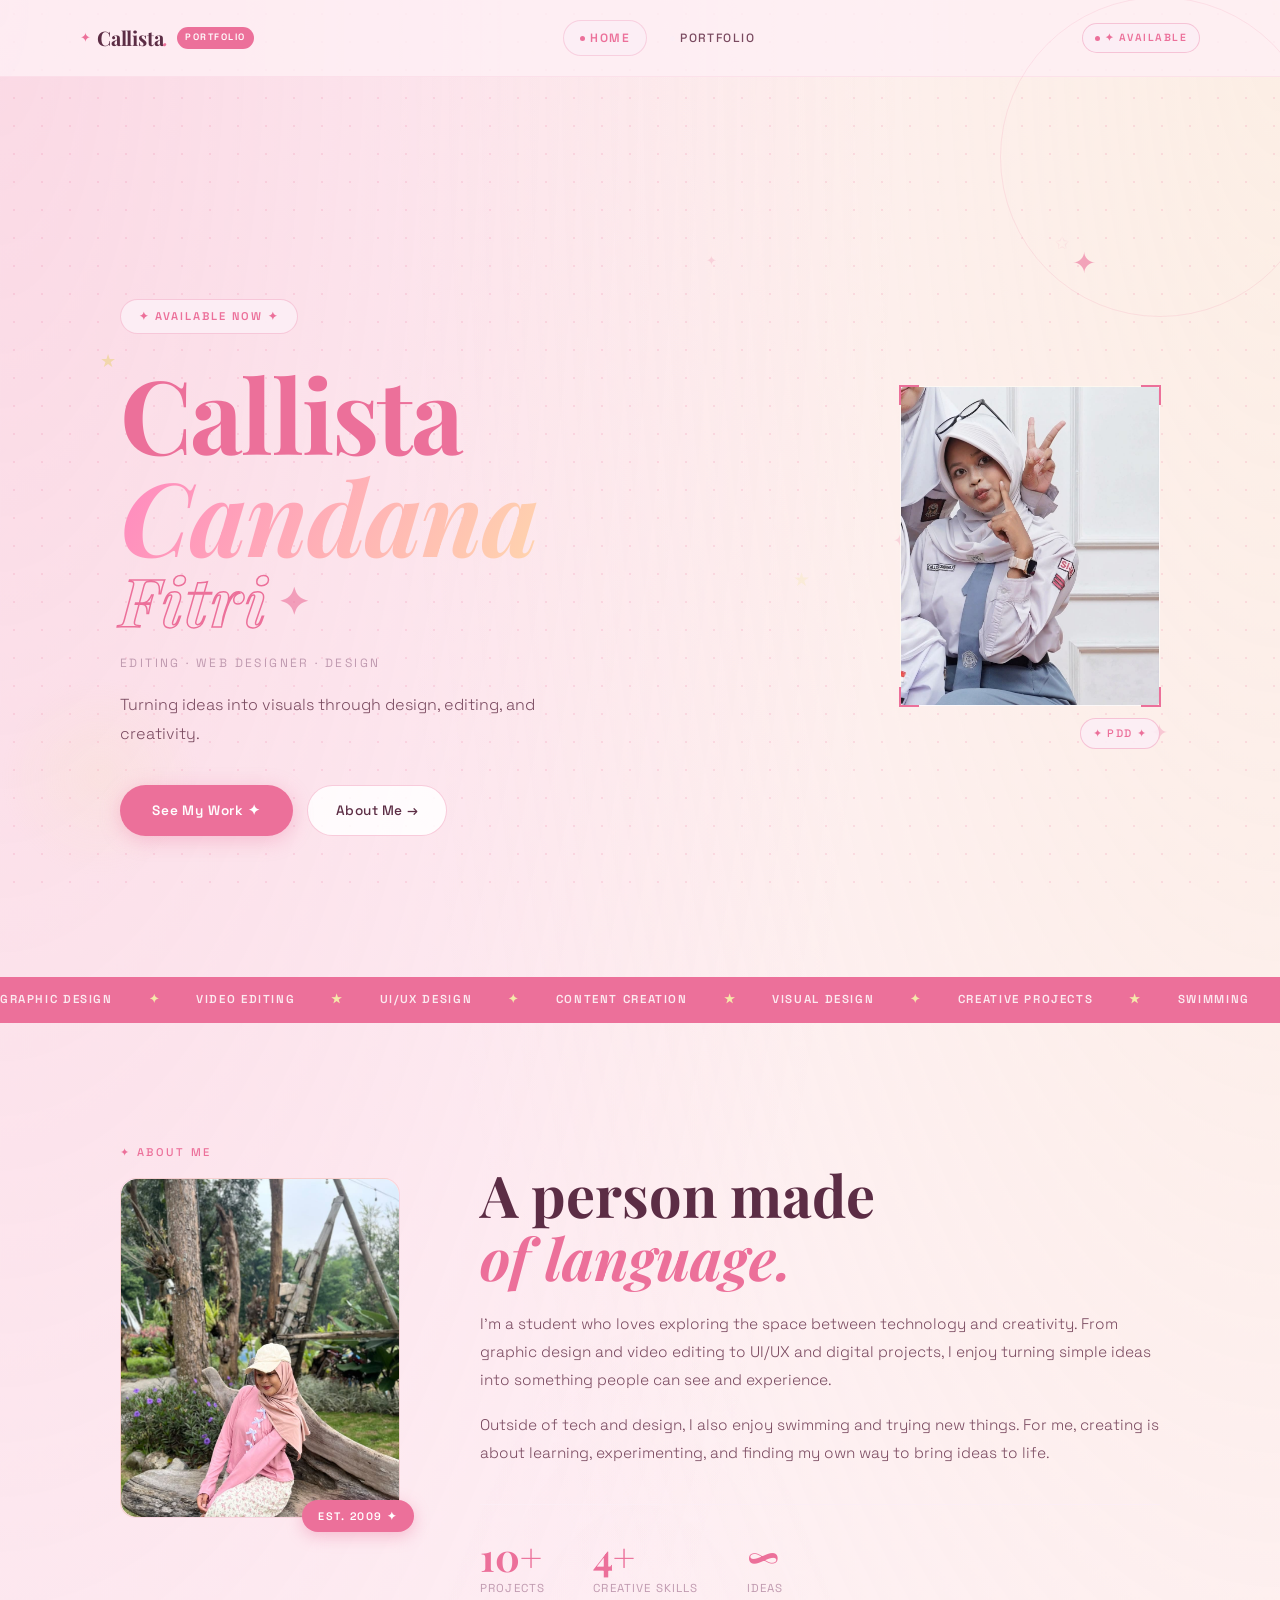
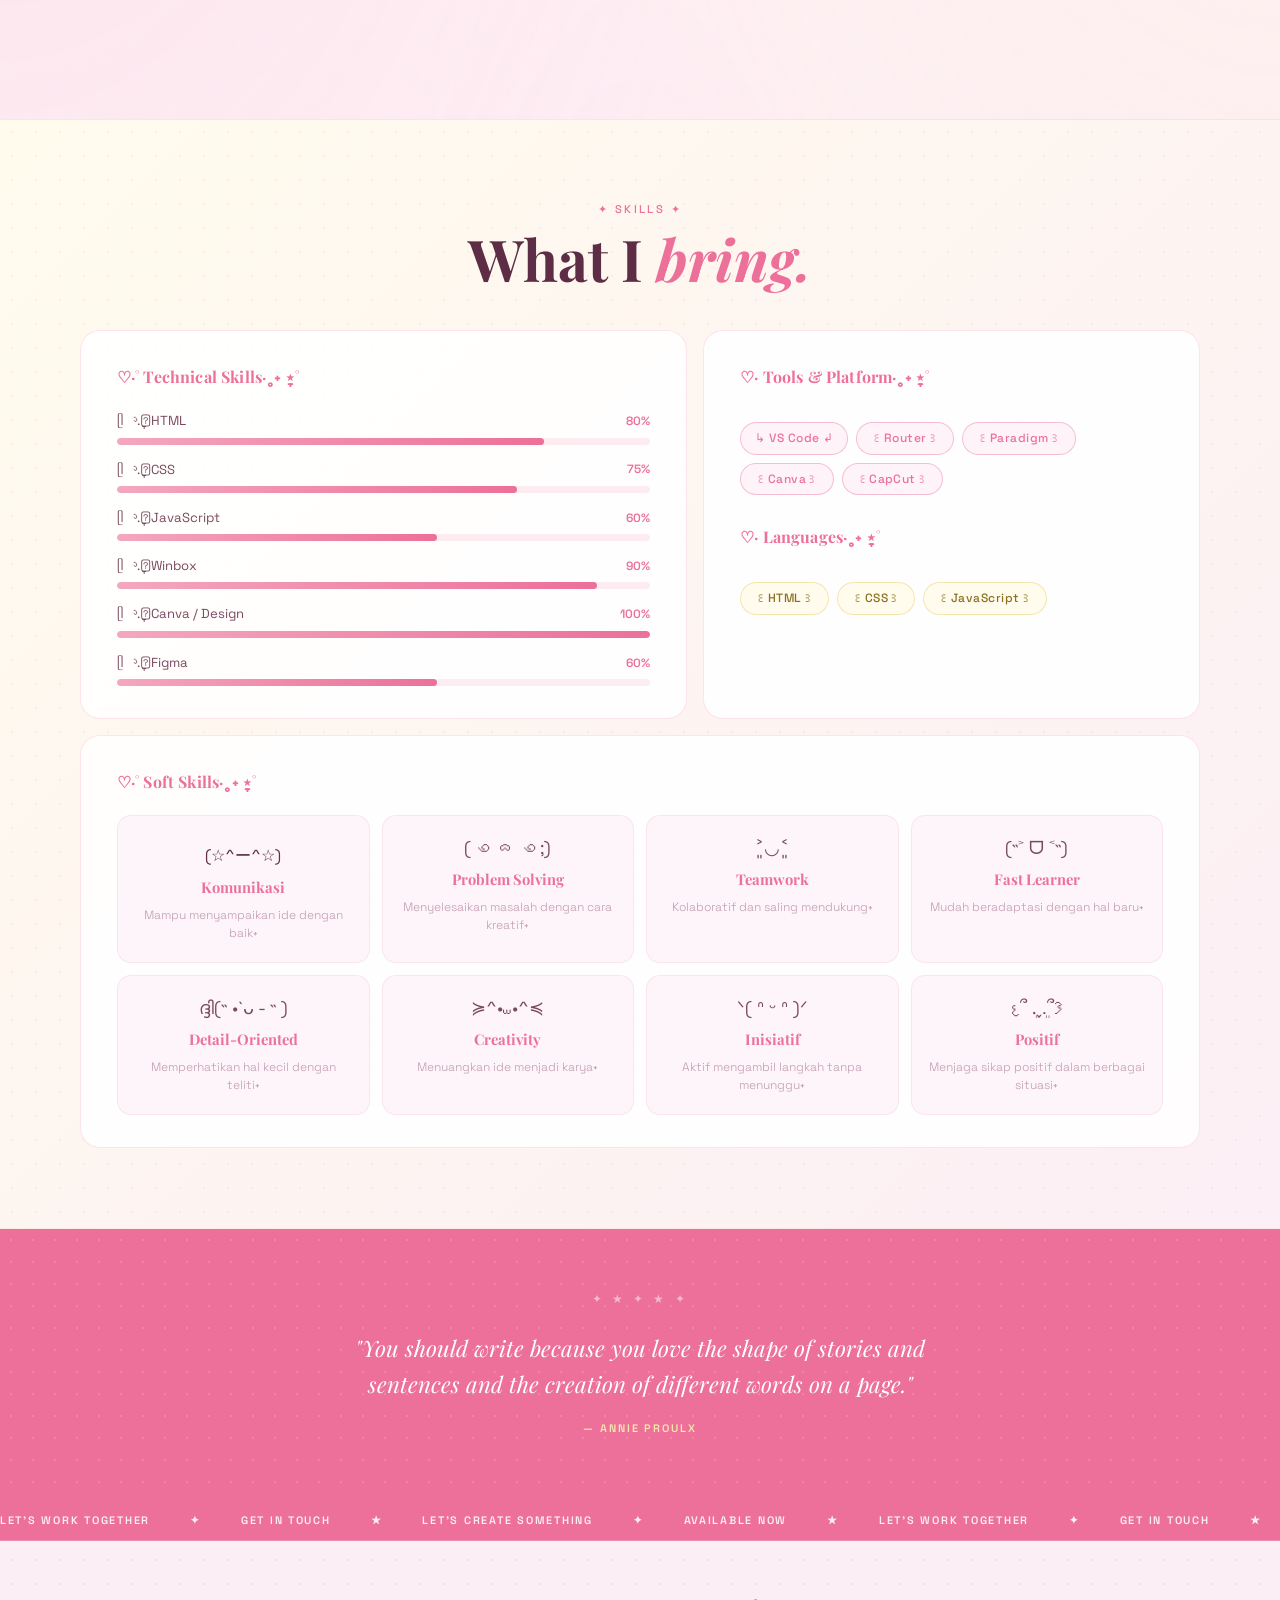
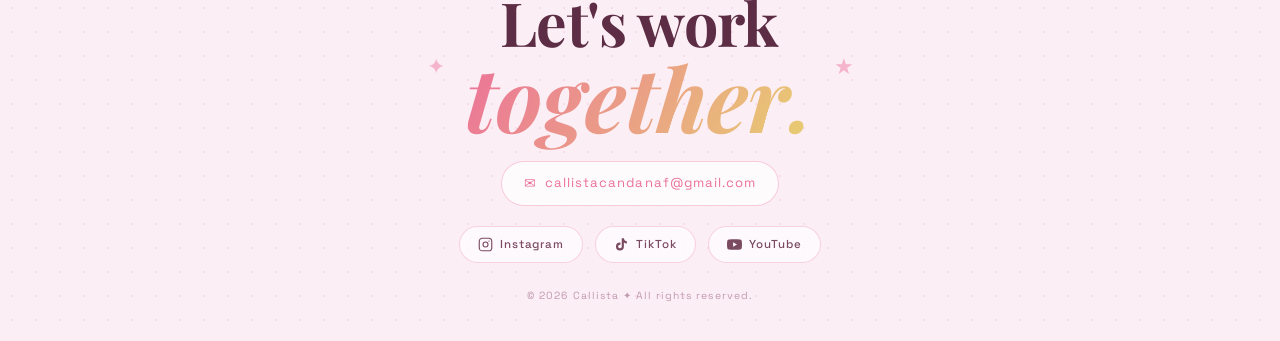
==== commit 63fcb1ad: "Add files via upload" ====
--- a/index.html
+++ b/index.html
@@ -90,7 +90,7 @@
         <div class="hero-right">
           <div class="hero-img-frame">
             <div class="hero-img-inner">
-              <img src="foto/foto 1.jpg" alt="Your Photo" />
+              <img src="foto/foto1.jpg" alt="Your Photo" />
             </div>
             <div class="frame-corner fc-tl"></div>
             <div class="frame-corner fc-tr"></div>
@@ -148,9 +148,9 @@
         <p class="sec-tag">✦ About Me</p>
         <div class="about-photo-wrap">
           <div class="about-photo">
-            <img src="foto/foto 2.jpg" alt="About Me Photo" />
-          </div>
-          <div class="about-photo-badge">est. 20XX ✦</div>
+            <img src="foto/foto2.jpg" alt="About Me Photo" />
+          </div>
+          <div class="about-photo-badge">est. 2009 ✦</div>
         </div>
       </div>
       <div class="about-right reveal">
